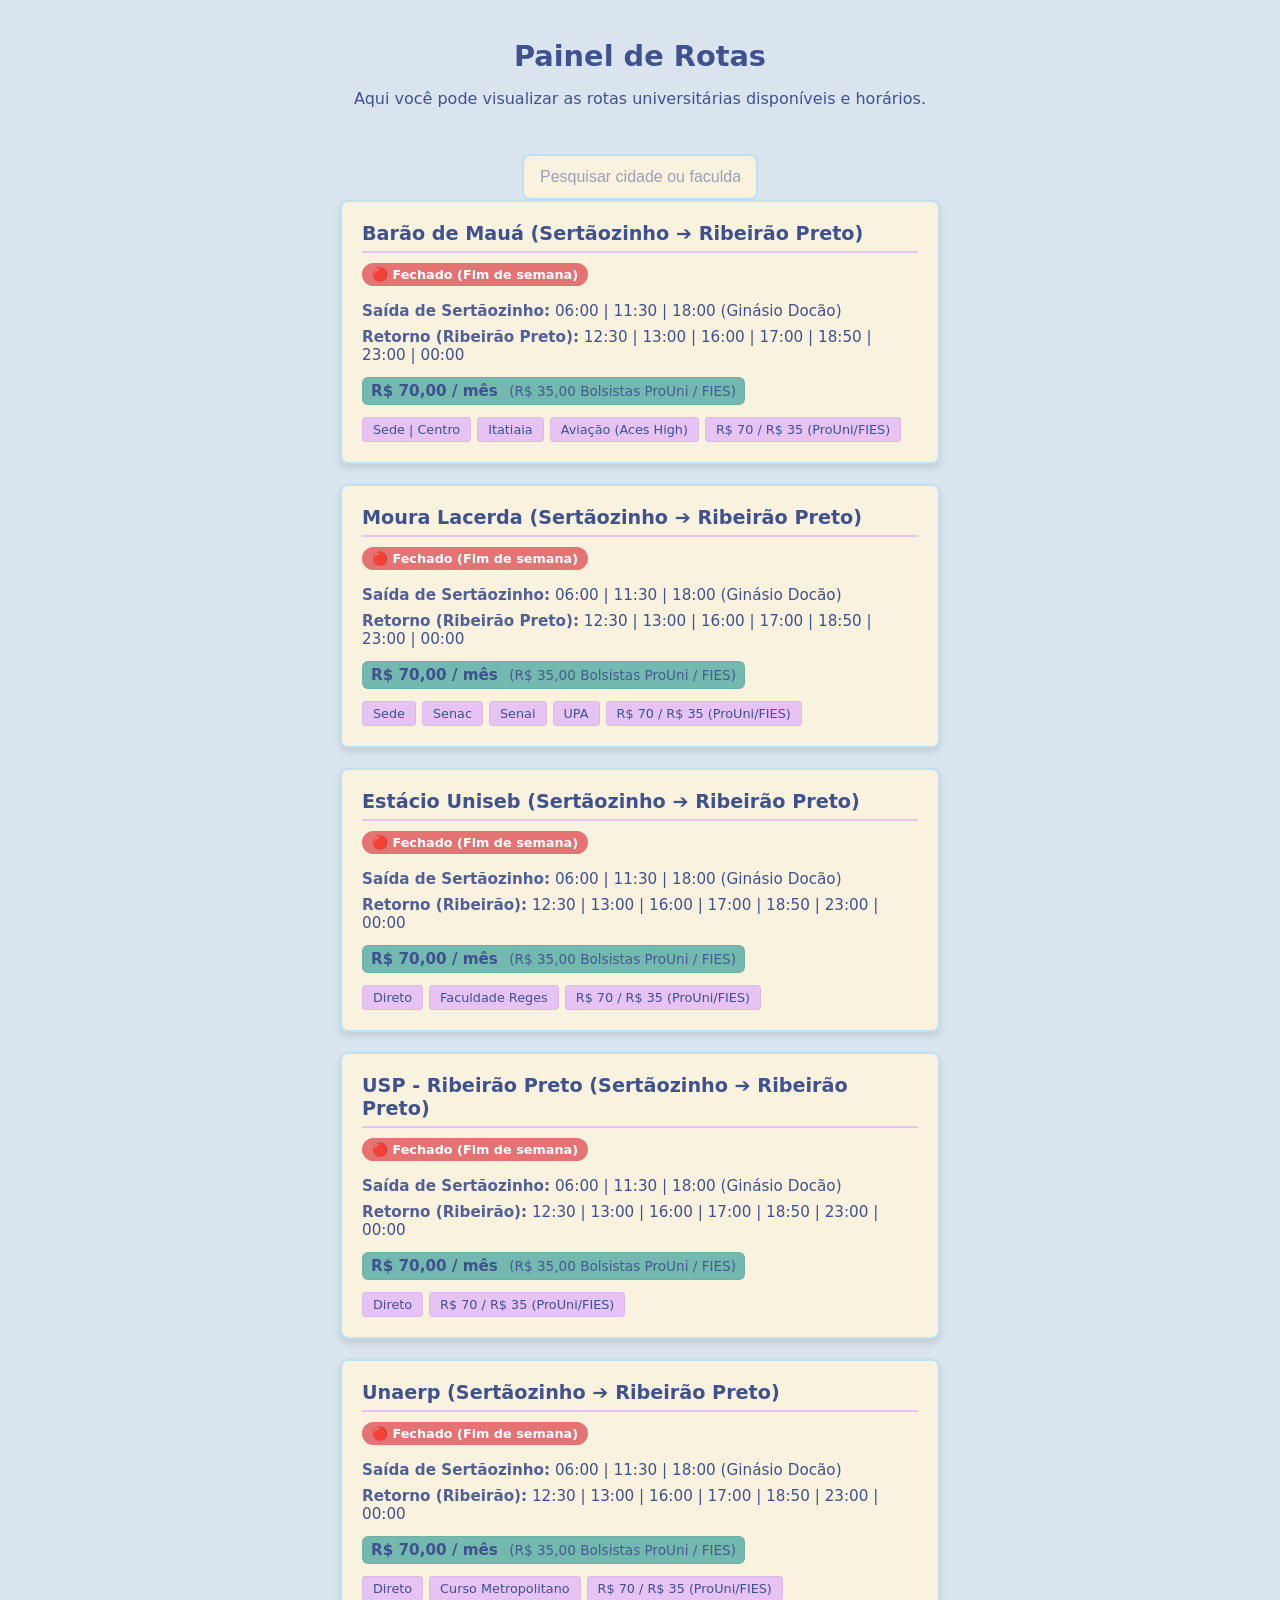
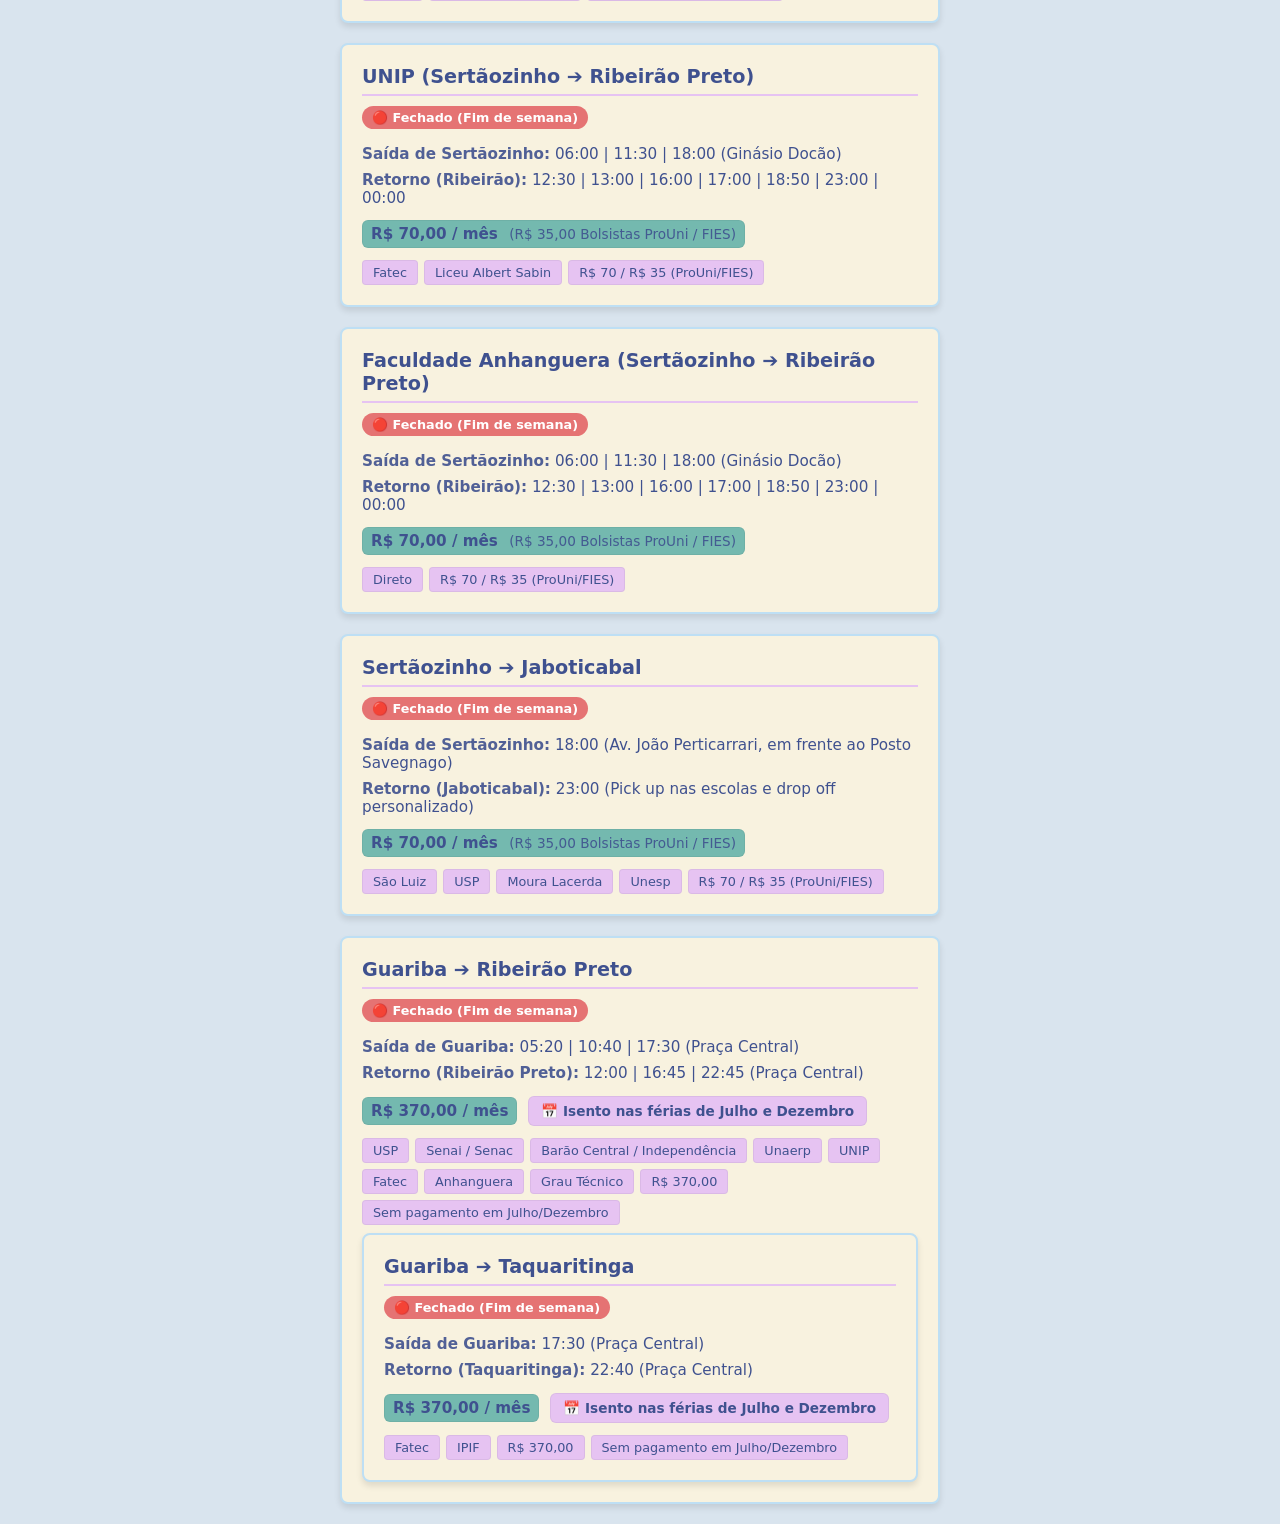
==== index.html @ 40d7c2c7 "Primeiro commit: Painel de rotas universitárias" ====
<!DOCTYPE html>
<html lang="pt-BR">
<head>
    <meta charset="UTF-8">
    <meta name="viewport" content="width=device-width, initial-scale=1.0">
    <title>Rotas Universitárias</title>
    <link rel="stylesheet" href="style.css">
</head>
<body>
    <header>
        <h1>Painel de Rotas</h1>
        <p class="description">Aqui você pode visualizar as rotas universitárias disponíveis e horários.</p>
    </header>

    <div class="search-box">
        <input type="text" id="searchInput" placeholder="Pesquisar cidade ou faculdade..." onkeyup="filterRoutes()">
    </div>

    <div class="container" id="routesContainer">
        <div class="card" data-tags="barão de mauá centro itatiaia aviação aces high pimentel sertãozinho ribeirão preto">
            <h2>Barão de Mauá (Sertãozinho ➔ Ribeirão Preto)</h2>
            <span class="status-badge" data-route="sertaozinho-barao-de-maua">Verificando status...</span>
            <div class="info-item"><span class="info-label">Saída de Sertãozinho:</span> 06:00 | 11:30 | 18:00 (Ginásio Docão)</div>
            <div class="info-item"><span class="info-label">Retorno (Ribeirão Preto):</span> 12:30 | 13:00 | 16:00 | 17:00 | 18:50 | 23:00 | 00:00</div>
            <div class="info-item">
                <span class="price-badge">
                    R$ 70,00 / mês 
                    <span class="price-sub">(R$ 35,00 Bolsistas ProUni / FIES)</span>
                </span>
            </div>
            <div class="tag-list">
                <span class="tag">Sede | Centro</span>
                <span class="tag">Itatiaia</span>
                <span class="tag">Aviação (Aces High)</span>
                <span class="tag">R$ 70 / R$ 35 (ProUni/FIES)</span>
            </div>
        </div>

        <div class="card" data-tags="moura lacerda senac senai upa sertãozinho ribeirão preto">
            <h2>Moura Lacerda (Sertãozinho ➔ Ribeirão Preto)</h2>
            <span class="status-badge" data-route="sertaozinho-moura-lacerda">Verificando status...</span>
            <div class="info-item"><span class="info-label">Saída de Sertãozinho:</span> 06:00 | 11:30 | 18:00 (Ginásio Docão)</div>
            <div class="info-item"><span class="info-label">Retorno (Ribeirão Preto):</span> 12:30 | 13:00 | 16:00 | 17:00 | 18:50 | 23:00 | 00:00</div>
            <div class="info-item">
                <span class="price-badge">
                    R$ 70,00 / mês 
                    <span class="price-sub">(R$ 35,00 Bolsistas ProUni / FIES)</span>
                </span>
            </div>
            <div class="tag-list">
                <span class="tag">Sede</span>
                <span class="tag">Senac</span>
                <span class="tag">Senai</span>
                <span class="tag">UPA</span>
                <span class="tag">R$ 70 / R$ 35 (ProUni/FIES)</span>
            </div>
        </div>

        <div class="card" data-tags="estácio uniseb reges direto sertãozinho ribeirão preto">
            <h2>Estácio Uniseb (Sertãozinho ➔ Ribeirão Preto)</h2>
            <span class="status-badge" data-route="sertaozinho-estacio">Verificando status...</span>
            <div class="info-item"><span class="info-label">Saída de Sertãozinho:</span> 06:00 | 11:30 | 18:00 (Ginásio Docão)</div>
            <div class="info-item"><span class="info-label">Retorno (Ribeirão):</span> 12:30 | 13:00 | 16:00 | 17:00 | 18:50 | 23:00 | 00:00</div>
            <div class="info-item">
                <span class="price-badge">
                    R$ 70,00 / mês 
                    <span class="price-sub">(R$ 35,00 Bolsistas ProUni / FIES)</span>
                </span>
            </div>
            <div class="tag-list">
                <span class="tag">Direto</span>
                <span class="tag">Faculdade Reges</span>
                <span class="tag">R$ 70 / R$ 35 (ProUni/FIES)</span>
            </div>
        </div>

        <div class="card" data-tags="usp ribeirão preto sertãozinho">
            <h2>USP - Ribeirão Preto (Sertãozinho ➔ Ribeirão Preto)</h2>
            <span class="status-badge" data-route="sertaozinho-usp">Verificando status...</span>
            <div class="info-item"><span class="info-label">Saída de Sertãozinho:</span> 06:00 | 11:30 | 18:00 (Ginásio Docão)</div>
            <div class="info-item"><span class="info-label">Retorno (Ribeirão):</span> 12:30 | 13:00 | 16:00 | 17:00 | 18:50 | 23:00 | 00:00</div>
            <div class="info-item">
                <span class="price-badge">
                    R$ 70,00 / mês 
                    <span class="price-sub">(R$ 35,00 Bolsistas ProUni / FIES)</span>
                </span>
            </div>
            <div class="tag-list">
                <span class="tag">Direto</span>
                <span class="tag">R$ 70 / R$ 35 (ProUni/FIES)</span>
            </div>
        </div>

        <div class="card" data-tags="unaerp metropolitano sertãozinho ribeirão preto">
            <h2>Unaerp (Sertãozinho ➔ Ribeirão Preto)</h2>
            <span class="status-badge" data-route="sertaozinho-unaerp">Verificando status...</span>
            <div class="info-item"><span class="info-label">Saída de Sertãozinho:</span> 06:00 | 11:30 | 18:00 (Ginásio Docão)</div>
            <div class="info-item"><span class="info-label">Retorno (Ribeirão):</span> 12:30 | 13:00 | 16:00 | 17:00 | 18:50 | 23:00 | 00:00</div>
            <div class="info-item">
                <span class="price-badge">
                    R$ 70,00 / mês 
                    <span class="price-sub">(R$ 35,00 Bolsistas ProUni / FIES)</span>
                </span>
            </div>
            <div class="tag-list">
                <span class="tag">Direto</span>
                <span class="tag">Curso Metropolitano</span>
                <span class="tag">R$ 70 / R$ 35 (ProUni/FIES)</span>
            </div>
        </div>

        <div class="card" data-tags="unip fatec liceu albert sabin sertãozinho ribeirão preto">
            <h2>UNIP (Sertãozinho ➔ Ribeirão Preto)</h2>
            <span class="status-badge" data-route="sertaozinho-unip">Verificando status...</span>
            <div class="info-item"><span class="info-label">Saída de Sertãozinho:</span> 06:00 | 11:30 | 18:00 (Ginásio Docão)</div>
            <div class="info-item"><span class="info-label">Retorno (Ribeirão):</span> 12:30 | 13:00 | 16:00 | 17:00 | 18:50 | 23:00 | 00:00</div>
            <div class="info-item">
                <span class="price-badge">
                    R$ 70,00 / mês 
                    <span class="price-sub">(R$ 35,00 Bolsistas ProUni / FIES)</span>
                </span>
            </div>
            <div class="tag-list">
                <span class="tag">Fatec</span>
                <span class="tag">Liceu Albert Sabin</span>
                <span class="tag">R$ 70 / R$ 35 (ProUni/FIES)</span>
            </div>
        </div>

        <div class="card" data-tags="anhanguera sertãozinho ribeirão preto">
            <h2>Faculdade Anhanguera (Sertãozinho ➔ Ribeirão Preto)</h2>
            <span class="status-badge" data-route="sertaozinho-anhanguera">Verificando status...</span>
            <div class="info-item"><span class="info-label">Saída de Sertãozinho:</span> 06:00 | 11:30 | 18:00 (Ginásio Docão)</div>
            <div class="info-item"><span class="info-label">Retorno (Ribeirão):</span> 12:30 | 13:00 | 16:00 | 17:00 | 18:50 | 23:00 | 00:00</div>
            <div class="info-item">
                <span class="price-badge">
                    R$ 70,00 / mês 
                    <span class="price-sub">(R$ 35,00 Bolsistas ProUni / FIES)</span>
                </span>
            </div>
            <div class="tag-list">
                <span class="tag">Direto</span>
                <span class="tag">R$ 70 / R$ 35 (ProUni/FIES)</span>
            </div>
        </div>

        <div class="card" data-tags="jaboticabal sertãozinho são luiz usp moura lacerda unesp">
            <h2>Sertãozinho ➔ Jaboticabal</h2>
            <span class="status-badge" data-route="sertaozinho-jaboticabal">Verificando status...</span>
            <div class="info-item"><span class="info-label">Saída de Sertãozinho:</span> 18:00 (Av. João Perticarrari, em frente ao Posto Savegnago)</div>
            <div class="info-item"><span class="info-label">Retorno (Jaboticabal):</span> 23:00 (Pick up nas escolas e drop off personalizado)</div>
            <div class="info-item">
                <span class="price-badge">
                    R$ 70,00 / mês 
                    <span class="price-sub">(R$ 35,00 Bolsistas ProUni / FIES)</span>
                </span>
            </div>
            <div class="tag-list">
                <span class="tag">São Luiz</span>
                <span class="tag">USP</span>
                <span class="tag">Moura Lacerda</span>
                <span class="tag">Unesp</span>
                <span class="tag">R$ 70 / R$ 35 (ProUni/FIES)</span>
            </div>
        </div>

        <div class="card" data-tags="guariba ribeirão preto praça central usp senai senac barão central unaerp estacio unip cursinho barão independência fatec mariane junqueira anhanguera av portugal moura centro etec regis grau tecnico">
            <h2>Guariba ➔ Ribeirão Preto</h2>
            <span class="status-badge" data-route="ribeirao-preto-guariba">Verificando status...</span>
            <div class="info-item"><span class="info-label">Saída de Guariba:</span> 05:20 | 10:40 | 17:30 (Praça Central)</div>
            <div class="info-item"><span class="info-label">Retorno (Ribeirão Preto):</span> 12:00 | 16:45 | 22:45 (Praça Central)</div>
            <div class="info-item">
                <span class="price-badge">R$ 370,00 / mês</span>
                <span class="exemption-badge">📅 Isento nas férias de Julho e Dezembro</span>
            <div class="tag-list">
                <span class="tag">USP</span>
                <span class="tag">Senai / Senac</span>
                <span class="tag">Barão Central / Independência</span>
                <span class="tag">Unaerp</span>
                <span class="tag">UNIP</span>
                <span class="tag">Fatec</span>
                <span class="tag">Anhanguera</span>
                <span class="tag">Grau Técnico</span>
                <span class="tag">R$ 370,00</span>
                <span class="tag">Sem pagamento em Julho/Dezembro</span>
            </div>
        </div>

        <div class="card" data-tags="guariba taquaritinga praça central fatec ipif">
            <h2>Guariba ➔ Taquaritinga</h2>
            <span class="status-badge" data-route="taquaritinga-guariba">Verificando status...</span>
            <div class="info-item"><span class="info-label">Saída de Guariba:</span> 17:30 (Praça Central)</div>
            <div class="info-item"><span class="info-label">Retorno (Taquaritinga):</span> 22:40 (Praça Central)</div>
            <div class="info-item">
                <span class="price-badge">R$ 370,00 / mês</span>
                <span class="exemption-badge">📅 Isento nas férias de Julho e Dezembro</span>
            </div>
            <div class="tag-list">
                <span class="tag">Fatec</span>
                <span class="tag">IPIF</span>
                <span class="tag">R$ 370,00</span>
                <span class="tag">Sem pagamento em Julho/Dezembro</span>
            </div>
        </div>
    </div>

    <script src="script.js"></script>
</body>
</html>
---- style.css ----
:root {
    --bg-main: #D9E4EE;
    --card-bg: #F8F2DF;
    --text-main: #3F518F;
    --accent-blue: #BEDFF4;
    --accent-green: #74B9AF;
    --accent-purple: #E6C3F2;
}

body {
    font-family: system-ui, -apple-system, sans-serif;
    background-color: var(--bg-main);
    color: var(--text-main);
    margin: 0;
    padding: 20px;
    display: flex;
    flex-direction: column;
    align-items: center;
}

header {
    text-align: center;
    margin-bottom: 30px;
}

h1 {
    color: var(--primary-color);
    font-size: 1.8rem;
    margin-bottom: 5px;
}

p.subtitle {
    font-size: 0.95rem;
    color: var(--text-main);
}

search-box {
    margin-bottom: 25px;
    width: 100%;
    max-width: 600px;
}

input[type="text"] {
    width: 100%;
    padding: 12px 16px;
    font-size: 1rem;
    background-color: var(--card-bg);
    border: 2px solid var(--accent-blue);
    border-radius: 8px;
    color: var(--text-main);
    outline: none;
    box-sizing: border-box;
    transition: border-color 0.2s;
}

input[type="text"]::placeholder {
    color: var(--text-main);
    opacity: 0.5;
}

input[type="text"]:focus {
    border-color: var(--accent-green);
}

.container {
    display: grid;
    grid-template-columns: 1fr;
    gap: 20px;
    width: 100%;
    max-width: 600px;
}

.card {
    background-color: var(--card-bg);
    border: 2px solid var(--accent-blue);
    border-radius: 8px;
    padding: 20px;
    box-shadow: 0 4px 6px rgba(0, 0, 0, 0.1);
}

.card h2 {
    font-size: 1.2rem;
    color: var(--text-main);
    margin-top: 0;
    margin-bottom: 10px;
    border-bottom: 2px solid var(--accent-purple);
    padding-bottom: 6px;
}

.info-item {
    margin: 8px 0;
    font-size: 0.95rem;
}

.info-label {
    font-weight: bold;
    color: var(--text-main);
    opacity: 0.9;
}

.tag-list {
    display: flex;
    flex-wrap: wrap;
    gap: 6px;
    margin-top: 12px;
}

.tag {
    background-color: var(--accent-purple);
    color: var(--text-main);
    padding: 4px 10px;
    border-radius: 4px;
    font-size: 0.8rem;
    font-weight: 500;
    border: 1px solid rgba(0,0,0,0.05);
}

button.primary {
    background-color: var(--accent-green);
    color: var(--text-main);
    border: none;
    padding: 10px 16px;
    border-radius: 6px;
    font-weight: bold;
    cursor: pointer;
}

.price-badge {
    font-size: 0.95rem;
    display: inline-block;
    background-color: var(--accent-green);
    color: var(--text-main);
    padding: 4px 8px;
    border-radius: 6px;
    font-weight: bold;
    margin-top: 5px;
    border: 1px solid rgba(0,0,0,0.05);
}

.price-sub {
    font-size: 0.85rem;
    font-weight: normal;
    opacity: 0.9;
    margin-left: 6px;
}

.exemption-badge {
    display: inline-block;
    background-color: var(--accent-purple);
    color: var(--text-main);
    padding: 6px 12px;
    border-radius: 6px;
    font-weight: bold;
    font-size: 0.85rem;
    margin-top: 6px;
    margin-left: 6px;
    border: 1px solid rgba(0, 0, 0, 0.05);
}

.status-badge {
    display: inline-block;
    padding: 4px 10px;
    border-radius: 20px;
    font-size: 0.8rem;
    font-weight: bold;
    margin-bottom: 8px;
}

.status-open {
    background-color: var(--accent-green);
    color: var(--text-main);
}

.status-closed {
    background-color: #e57373; /* Vermelho suave para fechado */
    color: #fff;
}
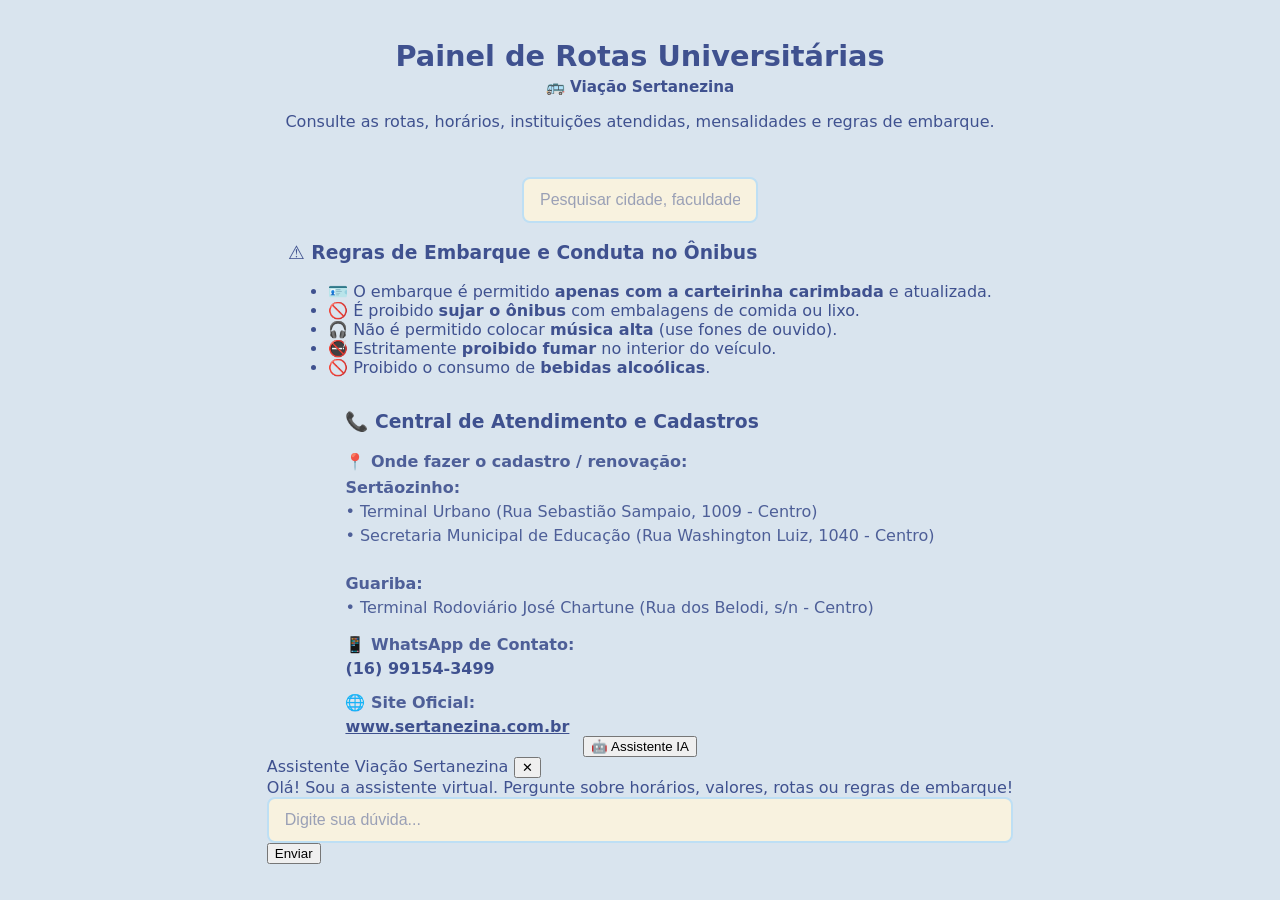
==== commit 7d8c91f3: "Primeiro commit: Painel de rotas universitárias" ====
--- a/index.html
+++ b/index.html
@@ -3,207 +3,71 @@
 <head>
     <meta charset="UTF-8">
     <meta name="viewport" content="width=device-width, initial-scale=1.0">
-    <title>Rotas Universitárias</title>
+    <title>Rotas Universitárias - Viação Sertanezina</title>
     <link rel="stylesheet" href="style.css">
 </head>
 <body>
     <header>
-        <h1>Painel de Rotas</h1>
-        <p class="description">Aqui você pode visualizar as rotas universitárias disponíveis e horários.</p>
+        <h1>Painel de Rotas Universitárias</h1>
+        <p class="subtitle" style="font-weight: bold; color: var(--text-main); margin-top: 5px;">🚌 Viação Sertanezina</p>
+        <p class="description">Consulte as rotas, horários, instituições atendidas, mensalidades e regras de embarque.</p>
     </header>
 
     <div class="search-box">
-        <input type="text" id="searchInput" placeholder="Pesquisar cidade ou faculdade..." onkeyup="filterRoutes()">
+        <input type="text" id="searchInput" placeholder="Pesquisar cidade, faculdade, valor ou regras..." onkeyup="filterRoutes()">
     </div>
 
-    <div class="container" id="routesContainer">
-        <div class="card" data-tags="barão de mauá centro itatiaia aviação aces high pimentel sertãozinho ribeirão preto">
-            <h2>Barão de Mauá (Sertãozinho ➔ Ribeirão Preto)</h2>
-            <span class="status-badge" data-route="sertaozinho-barao-de-maua">Verificando status...</span>
-            <div class="info-item"><span class="info-label">Saída de Sertãozinho:</span> 06:00 | 11:30 | 18:00 (Ginásio Docão)</div>
-            <div class="info-item"><span class="info-label">Retorno (Ribeirão Preto):</span> 12:30 | 13:00 | 16:00 | 17:00 | 18:50 | 23:00 | 00:00</div>
-            <div class="info-item">
-                <span class="price-badge">
-                    R$ 70,00 / mês 
-                    <span class="price-sub">(R$ 35,00 Bolsistas ProUni / FIES)</span>
-                </span>
-            </div>
-            <div class="tag-list">
-                <span class="tag">Sede | Centro</span>
-                <span class="tag">Itatiaia</span>
-                <span class="tag">Aviação (Aces High)</span>
-                <span class="tag">R$ 70 / R$ 35 (ProUni/FIES)</span>
-            </div>
+    <div class="container" id="routesContainer"></div>
+
+    <div class="rules-container">
+        <h3>⚠️ Regras de Embarque e Conduta no Ônibus</h3>
+        <ul class="rules-list">
+            <li>🪪 <span>O embarque é permitido <strong>apenas com a carteirinha carimbada</strong> e atualizada.</span></li>
+            <li>🚫 <span>É proibido <strong>sujar o ônibus</strong> com embalagens de comida ou lixo.</span></li>
+            <li>🎧 <span>Não é permitido colocar <strong>música alta</strong> (use fones de ouvido).</span></li>
+            <li>🚭 <span>Estritamente <strong>proibido fumar</strong> no interior do veículo.</span></li>
+            <li>🚫 <span>Proibido o consumo de <strong>bebidas alcoólicas</strong>.</span></li>
+        </ul>
+    </div>
+
+    <div class="contact-container">
+        <h3>📞 Central de Atendimento e Cadastros</h3>
+        <div class="contact-item">
+            <span class="info-label">📍 Onde fazer o cadastro / renovação:</span> 
+            <p style="margin: 5px 0 0 0; opacity: 0.9; line-height: 1.5;">
+                <strong>Sertãozinho:</strong><br>
+                • Terminal Urbano (Rua Sebastião Sampaio, 1009 - Centro)<br>
+                • Secretaria Municipal de Educação (Rua Washington Luiz, 1040 - Centro)<br><br>
+                <strong>Guariba:</strong><br>
+                • Terminal Rodoviário José Chartune (Rua dos Belodi, s/n - Centro)
+            </p>
         </div>
+        <div class="contact-item" style="margin-top: 15px;">
+            <span class="info-label">📱 WhatsApp de Contato:</span> 
+            <p style="margin: 5px 0 0 0; font-weight: bold; color: var(--text-main);">(16) 99154-3499</p>
+        </div>
+        <div class="contact-item" style="margin-top: 15px;">
+            <span class="info-label">🌐 Site Oficial:</span> 
+            <p style="margin: 5px 0 0 0;"><a href="https://www.sertanezina.com.br/" target="_blank" style="color: var(--text-main); font-weight: bold;">www.sertanezina.com.br</a></p>
+        </div>
+    </div>
 
-        <div class="card" data-tags="moura lacerda senac senai upa sertãozinho ribeirão preto">
-            <h2>Moura Lacerda (Sertãozinho ➔ Ribeirão Preto)</h2>
-            <span class="status-badge" data-route="sertaozinho-moura-lacerda">Verificando status...</span>
-            <div class="info-item"><span class="info-label">Saída de Sertãozinho:</span> 06:00 | 11:30 | 18:00 (Ginásio Docão)</div>
-            <div class="info-item"><span class="info-label">Retorno (Ribeirão Preto):</span> 12:30 | 13:00 | 16:00 | 17:00 | 18:50 | 23:00 | 00:00</div>
-            <div class="info-item">
-                <span class="price-badge">
-                    R$ 70,00 / mês 
-                    <span class="price-sub">(R$ 35,00 Bolsistas ProUni / FIES)</span>
-                </span>
-            </div>
-            <div class="tag-list">
-                <span class="tag">Sede</span>
-                <span class="tag">Senac</span>
-                <span class="tag">Senai</span>
-                <span class="tag">UPA</span>
-                <span class="tag">R$ 70 / R$ 35 (ProUni/FIES)</span>
-            </div>
+    <button class="chat-fab" onclick="toggleChat()">🤖 Assistente IA</button>
+
+    <div class="chat-window" id="chatWindow">
+        <div class="chat-header">
+            <span>Assistente Viação Sertanezina</span>
+            <button class="chat-close" onclick="toggleChat()">✕</button>
         </div>
-
-        <div class="card" data-tags="estácio uniseb reges direto sertãozinho ribeirão preto">
-            <h2>Estácio Uniseb (Sertãozinho ➔ Ribeirão Preto)</h2>
-            <span class="status-badge" data-route="sertaozinho-estacio">Verificando status...</span>
-            <div class="info-item"><span class="info-label">Saída de Sertãozinho:</span> 06:00 | 11:30 | 18:00 (Ginásio Docão)</div>
-            <div class="info-item"><span class="info-label">Retorno (Ribeirão):</span> 12:30 | 13:00 | 16:00 | 17:00 | 18:50 | 23:00 | 00:00</div>
-            <div class="info-item">
-                <span class="price-badge">
-                    R$ 70,00 / mês 
-                    <span class="price-sub">(R$ 35,00 Bolsistas ProUni / FIES)</span>
-                </span>
-            </div>
-            <div class="tag-list">
-                <span class="tag">Direto</span>
-                <span class="tag">Faculdade Reges</span>
-                <span class="tag">R$ 70 / R$ 35 (ProUni/FIES)</span>
-            </div>
+        <div class="chat-body" id="chatBody">
+            <div class="chat-message bot">Olá! Sou a assistente virtual. Pergunte sobre horários, valores, rotas ou regras de embarque!</div>
         </div>
-
-        <div class="card" data-tags="usp ribeirão preto sertãozinho">
-            <h2>USP - Ribeirão Preto (Sertãozinho ➔ Ribeirão Preto)</h2>
-            <span class="status-badge" data-route="sertaozinho-usp">Verificando status...</span>
-            <div class="info-item"><span class="info-label">Saída de Sertãozinho:</span> 06:00 | 11:30 | 18:00 (Ginásio Docão)</div>
-            <div class="info-item"><span class="info-label">Retorno (Ribeirão):</span> 12:30 | 13:00 | 16:00 | 17:00 | 18:50 | 23:00 | 00:00</div>
-            <div class="info-item">
-                <span class="price-badge">
-                    R$ 70,00 / mês 
-                    <span class="price-sub">(R$ 35,00 Bolsistas ProUni / FIES)</span>
-                </span>
-            </div>
-            <div class="tag-list">
-                <span class="tag">Direto</span>
-                <span class="tag">R$ 70 / R$ 35 (ProUni/FIES)</span>
-            </div>
-        </div>
-
-        <div class="card" data-tags="unaerp metropolitano sertãozinho ribeirão preto">
-            <h2>Unaerp (Sertãozinho ➔ Ribeirão Preto)</h2>
-            <span class="status-badge" data-route="sertaozinho-unaerp">Verificando status...</span>
-            <div class="info-item"><span class="info-label">Saída de Sertãozinho:</span> 06:00 | 11:30 | 18:00 (Ginásio Docão)</div>
-            <div class="info-item"><span class="info-label">Retorno (Ribeirão):</span> 12:30 | 13:00 | 16:00 | 17:00 | 18:50 | 23:00 | 00:00</div>
-            <div class="info-item">
-                <span class="price-badge">
-                    R$ 70,00 / mês 
-                    <span class="price-sub">(R$ 35,00 Bolsistas ProUni / FIES)</span>
-                </span>
-            </div>
-            <div class="tag-list">
-                <span class="tag">Direto</span>
-                <span class="tag">Curso Metropolitano</span>
-                <span class="tag">R$ 70 / R$ 35 (ProUni/FIES)</span>
-            </div>
-        </div>
-
-        <div class="card" data-tags="unip fatec liceu albert sabin sertãozinho ribeirão preto">
-            <h2>UNIP (Sertãozinho ➔ Ribeirão Preto)</h2>
-            <span class="status-badge" data-route="sertaozinho-unip">Verificando status...</span>
-            <div class="info-item"><span class="info-label">Saída de Sertãozinho:</span> 06:00 | 11:30 | 18:00 (Ginásio Docão)</div>
-            <div class="info-item"><span class="info-label">Retorno (Ribeirão):</span> 12:30 | 13:00 | 16:00 | 17:00 | 18:50 | 23:00 | 00:00</div>
-            <div class="info-item">
-                <span class="price-badge">
-                    R$ 70,00 / mês 
-                    <span class="price-sub">(R$ 35,00 Bolsistas ProUni / FIES)</span>
-                </span>
-            </div>
-            <div class="tag-list">
-                <span class="tag">Fatec</span>
-                <span class="tag">Liceu Albert Sabin</span>
-                <span class="tag">R$ 70 / R$ 35 (ProUni/FIES)</span>
-            </div>
-        </div>
-
-        <div class="card" data-tags="anhanguera sertãozinho ribeirão preto">
-            <h2>Faculdade Anhanguera (Sertãozinho ➔ Ribeirão Preto)</h2>
-            <span class="status-badge" data-route="sertaozinho-anhanguera">Verificando status...</span>
-            <div class="info-item"><span class="info-label">Saída de Sertãozinho:</span> 06:00 | 11:30 | 18:00 (Ginásio Docão)</div>
-            <div class="info-item"><span class="info-label">Retorno (Ribeirão):</span> 12:30 | 13:00 | 16:00 | 17:00 | 18:50 | 23:00 | 00:00</div>
-            <div class="info-item">
-                <span class="price-badge">
-                    R$ 70,00 / mês 
-                    <span class="price-sub">(R$ 35,00 Bolsistas ProUni / FIES)</span>
-                </span>
-            </div>
-            <div class="tag-list">
-                <span class="tag">Direto</span>
-                <span class="tag">R$ 70 / R$ 35 (ProUni/FIES)</span>
-            </div>
-        </div>
-
-        <div class="card" data-tags="jaboticabal sertãozinho são luiz usp moura lacerda unesp">
-            <h2>Sertãozinho ➔ Jaboticabal</h2>
-            <span class="status-badge" data-route="sertaozinho-jaboticabal">Verificando status...</span>
-            <div class="info-item"><span class="info-label">Saída de Sertãozinho:</span> 18:00 (Av. João Perticarrari, em frente ao Posto Savegnago)</div>
-            <div class="info-item"><span class="info-label">Retorno (Jaboticabal):</span> 23:00 (Pick up nas escolas e drop off personalizado)</div>
-            <div class="info-item">
-                <span class="price-badge">
-                    R$ 70,00 / mês 
-                    <span class="price-sub">(R$ 35,00 Bolsistas ProUni / FIES)</span>
-                </span>
-            </div>
-            <div class="tag-list">
-                <span class="tag">São Luiz</span>
-                <span class="tag">USP</span>
-                <span class="tag">Moura Lacerda</span>
-                <span class="tag">Unesp</span>
-                <span class="tag">R$ 70 / R$ 35 (ProUni/FIES)</span>
-            </div>
-        </div>
-
-        <div class="card" data-tags="guariba ribeirão preto praça central usp senai senac barão central unaerp estacio unip cursinho barão independência fatec mariane junqueira anhanguera av portugal moura centro etec regis grau tecnico">
-            <h2>Guariba ➔ Ribeirão Preto</h2>
-            <span class="status-badge" data-route="ribeirao-preto-guariba">Verificando status...</span>
-            <div class="info-item"><span class="info-label">Saída de Guariba:</span> 05:20 | 10:40 | 17:30 (Praça Central)</div>
-            <div class="info-item"><span class="info-label">Retorno (Ribeirão Preto):</span> 12:00 | 16:45 | 22:45 (Praça Central)</div>
-            <div class="info-item">
-                <span class="price-badge">R$ 370,00 / mês</span>
-                <span class="exemption-badge">📅 Isento nas férias de Julho e Dezembro</span>
-            <div class="tag-list">
-                <span class="tag">USP</span>
-                <span class="tag">Senai / Senac</span>
-                <span class="tag">Barão Central / Independência</span>
-                <span class="tag">Unaerp</span>
-                <span class="tag">UNIP</span>
-                <span class="tag">Fatec</span>
-                <span class="tag">Anhanguera</span>
-                <span class="tag">Grau Técnico</span>
-                <span class="tag">R$ 370,00</span>
-                <span class="tag">Sem pagamento em Julho/Dezembro</span>
-            </div>
-        </div>
-
-        <div class="card" data-tags="guariba taquaritinga praça central fatec ipif">
-            <h2>Guariba ➔ Taquaritinga</h2>
-            <span class="status-badge" data-route="taquaritinga-guariba">Verificando status...</span>
-            <div class="info-item"><span class="info-label">Saída de Guariba:</span> 17:30 (Praça Central)</div>
-            <div class="info-item"><span class="info-label">Retorno (Taquaritinga):</span> 22:40 (Praça Central)</div>
-            <div class="info-item">
-                <span class="price-badge">R$ 370,00 / mês</span>
-                <span class="exemption-badge">📅 Isento nas férias de Julho e Dezembro</span>
-            </div>
-            <div class="tag-list">
-                <span class="tag">Fatec</span>
-                <span class="tag">IPIF</span>
-                <span class="tag">R$ 370,00</span>
-                <span class="tag">Sem pagamento em Julho/Dezembro</span>
-            </div>
+        <div class="chat-footer">
+            <input type="text" class="chat-input" id="chatInput" placeholder="Digite sua dúvida..." onkeypress="handleKeyPress(event)">
+            <button class="chat-send" onclick="sendQuery()">Enviar</button>
         </div>
     </div>
 
     <script src="script.js"></script>
 </body>
-</html>+</html>
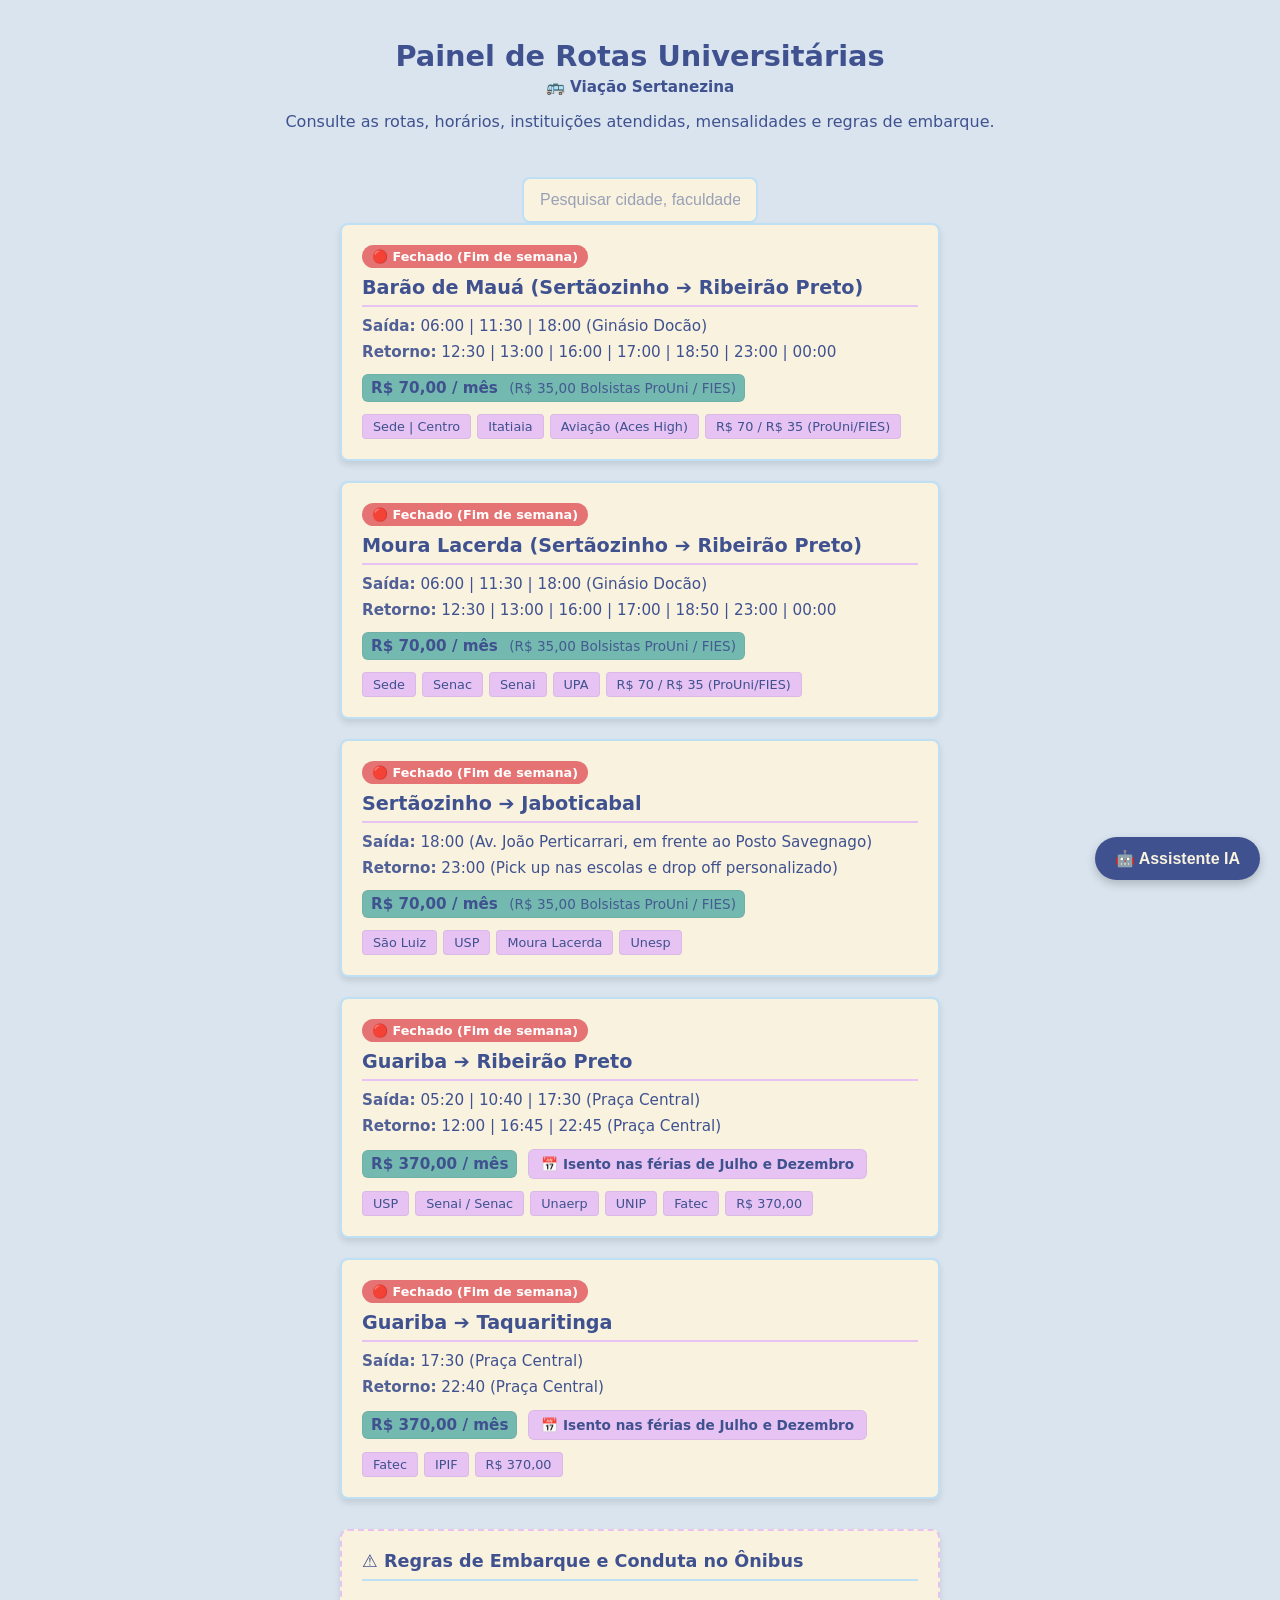
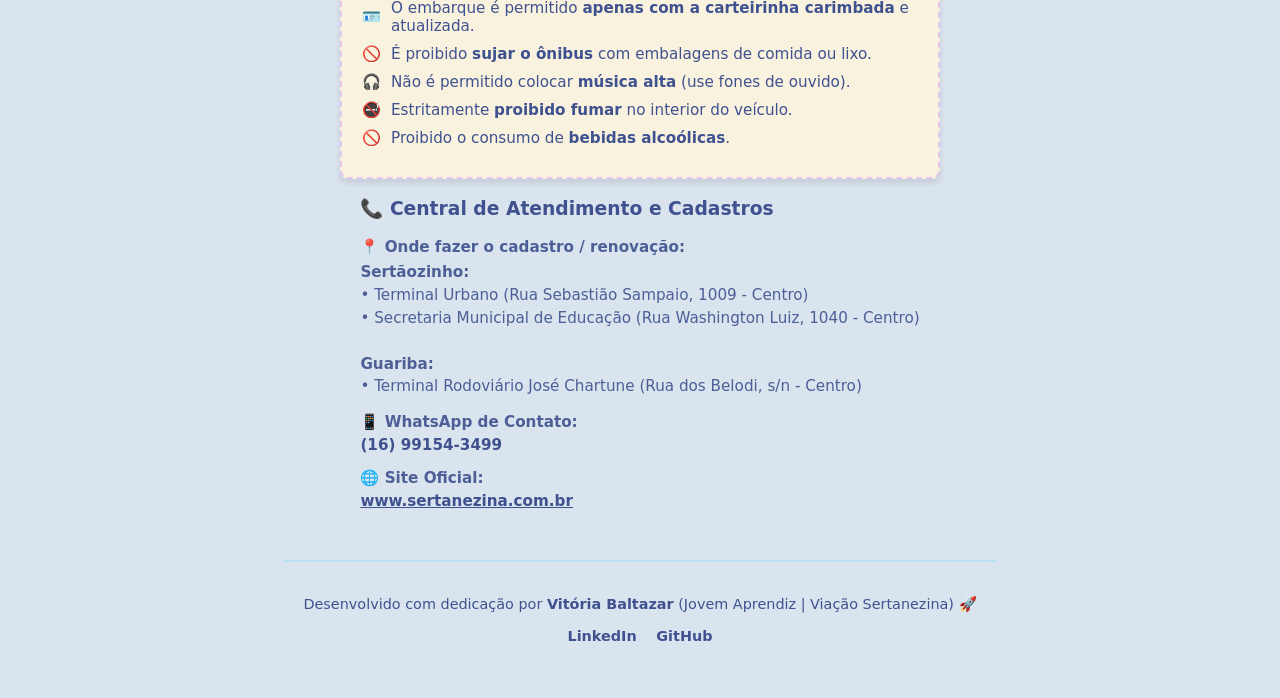
==== commit 4b89af28: "Add footer with developer details and links Added a footer with developer information and links." ====
--- a/index.html
+++ b/index.html
@@ -68,6 +68,14 @@
         </div>
     </div>
 
+    <footer style="text-align: center; margin-top: 40px; padding: 20px; border-top: 2px solid var(--accent-blue); font-size: 0.9rem; color: var(--text-main);">
+    <p>Desenvolvido com dedicação por <strong>Vitória Baltazar</strong> (Jovem Aprendiz | Viação Sertanezina) 🚀</p>
+    <p style="margin-top: 8px;">
+        <a href="https://www.linkedin.com/in/vitoriabaltazar/" target="_blank" style="color: var(--text-main); font-weight: bold; margin-right: 15px; text-decoration: none;">LinkedIn</a>
+        <a href="https://github.com/vicbaltazar" target="_blank" style="color: var(--text-main); font-weight: bold; text-decoration: none;">GitHub</a>
+    </p>
+</footer>
+
     <script src="script.js"></script>
 </body>
 </html>
--- a/style.css
+++ b/style.css
@@ -174,4 +174,161 @@
 .status-closed {
     background-color: #e57373; /* Vermelho suave para fechado */
     color: #fff;
-}+}
+
+.rules-container {
+    background-color: var(--card-bg);
+    border: 2px dashed var(--accent-purple);
+    border-radius: 8px;
+    padding: 20px;
+    margin-top: 30px;
+    width: 100%;
+    max-width: 600px;
+    box-shadow: 0 4px 6px rgba(0, 0, 0, 0.1);
+    box-sizing: border-box;
+}
+
+.rules-container h3 {
+    color: var(--text-main);
+    margin-top: 0;
+    font-size: 1.1rem;
+    border-bottom: 2px solid var(--accent-blue);
+    padding-bottom: 8px;
+}
+
+.rules-list {
+    list-style-type: none;
+    padding: 0;
+    margin: 0;
+}
+
+.rules-list li {
+    margin: 10px 0;
+    font-size: 0.95rem;
+    display: flex;
+    align-items: center;
+    gap: 10px;
+}
+
+.contact-item {
+    margin: 10px 0;
+    font-size: 0.95rem;
+}
+
+.chat-fab {
+    position: fixed;
+    bottom: 20px;
+    right: 20px;
+    background-color: var(--text-main);
+    color: var(--card-bg);
+    border: none;
+    border-radius: 50px;
+    padding: 12px 20px;
+    font-size: 1rem;
+    font-weight: bold;
+    cursor: pointer;
+    box-shadow: 0 4px 10px rgba(0,0,0,0.2);
+    z-index: 1000;
+    display: flex;
+    align-items: center;
+    gap: 8px;
+    transition: transform 0.2s;
+}
+
+.chat-fab:hover {
+    transform: scale(1.05);
+}
+
+/* Janela do Chat */
+.chat-window {
+    position: fixed;
+    bottom: 80px;
+    right: 20px;
+    width: 320px;
+    height: 400px;
+    background-color: var(--card-bg);
+    border: 2px solid var(--accent-blue);
+    border-radius: 12px;
+    box-shadow: 0 5px 15px rgba(0,0,0,0.2);
+    display: flex;
+    flex-direction: column;
+    z-index: 1000;
+    display: none; /* Começa fechado */
+    overflow: hidden;
+}
+
+.chat-header {
+    background-color: var(--text-main);
+    color: var(--card-bg);
+    padding: 12px;
+    font-weight: bold;
+    display: flex;
+    justify-content: space-between;
+    align-items: center;
+}
+
+.chat-close {
+    background: none;
+    border: none;
+    color: var(--card-bg);
+    font-size: 1.2rem;
+    cursor: pointer;
+}
+
+.chat-body {
+    flex: 1;
+    padding: 12px;
+    overflow-y: auto;
+    display: flex;
+    flex-direction: column;
+    gap: 8px;
+    font-size: 0.9rem;
+}
+
+.chat-message {
+    padding: 8px 12px;
+    border-radius: 8px;
+    max-width: 80%;
+    line-height: 1.4;
+}
+
+.chat-message.user {
+    background-color: var(--accent-blue);
+    color: var(--text-main);
+    align-self: flex-end;
+}
+
+.chat-message.bot {
+    background-color: var(--bg-main);
+    color: var(--text-main);
+    align-self: flex-start;
+    border: 1px solid rgba(0,0,0,0.05);
+}
+
+.chat-footer {
+    display: flex;
+    padding: 8px;
+    background-color: var(--bg-main);
+    border-top: 1px solid var(--accent-blue);
+}
+
+.chat-input {
+    flex: 1;
+    padding: 8px;
+    border: 1px solid var(--accent-blue);
+    border-radius: 6px;
+    outline: none;
+    background-color: var(--card-bg);
+    color: var(--text-main);
+}
+
+.chat-send {
+    background-color: var(--text-main);
+    color: var(--card-bg);
+    border: none;
+    padding: 8px 12px;
+    margin-left: 6px;
+    border-radius: 6px;
+    cursor: pointer;
+    font-weight: bold;
+}
